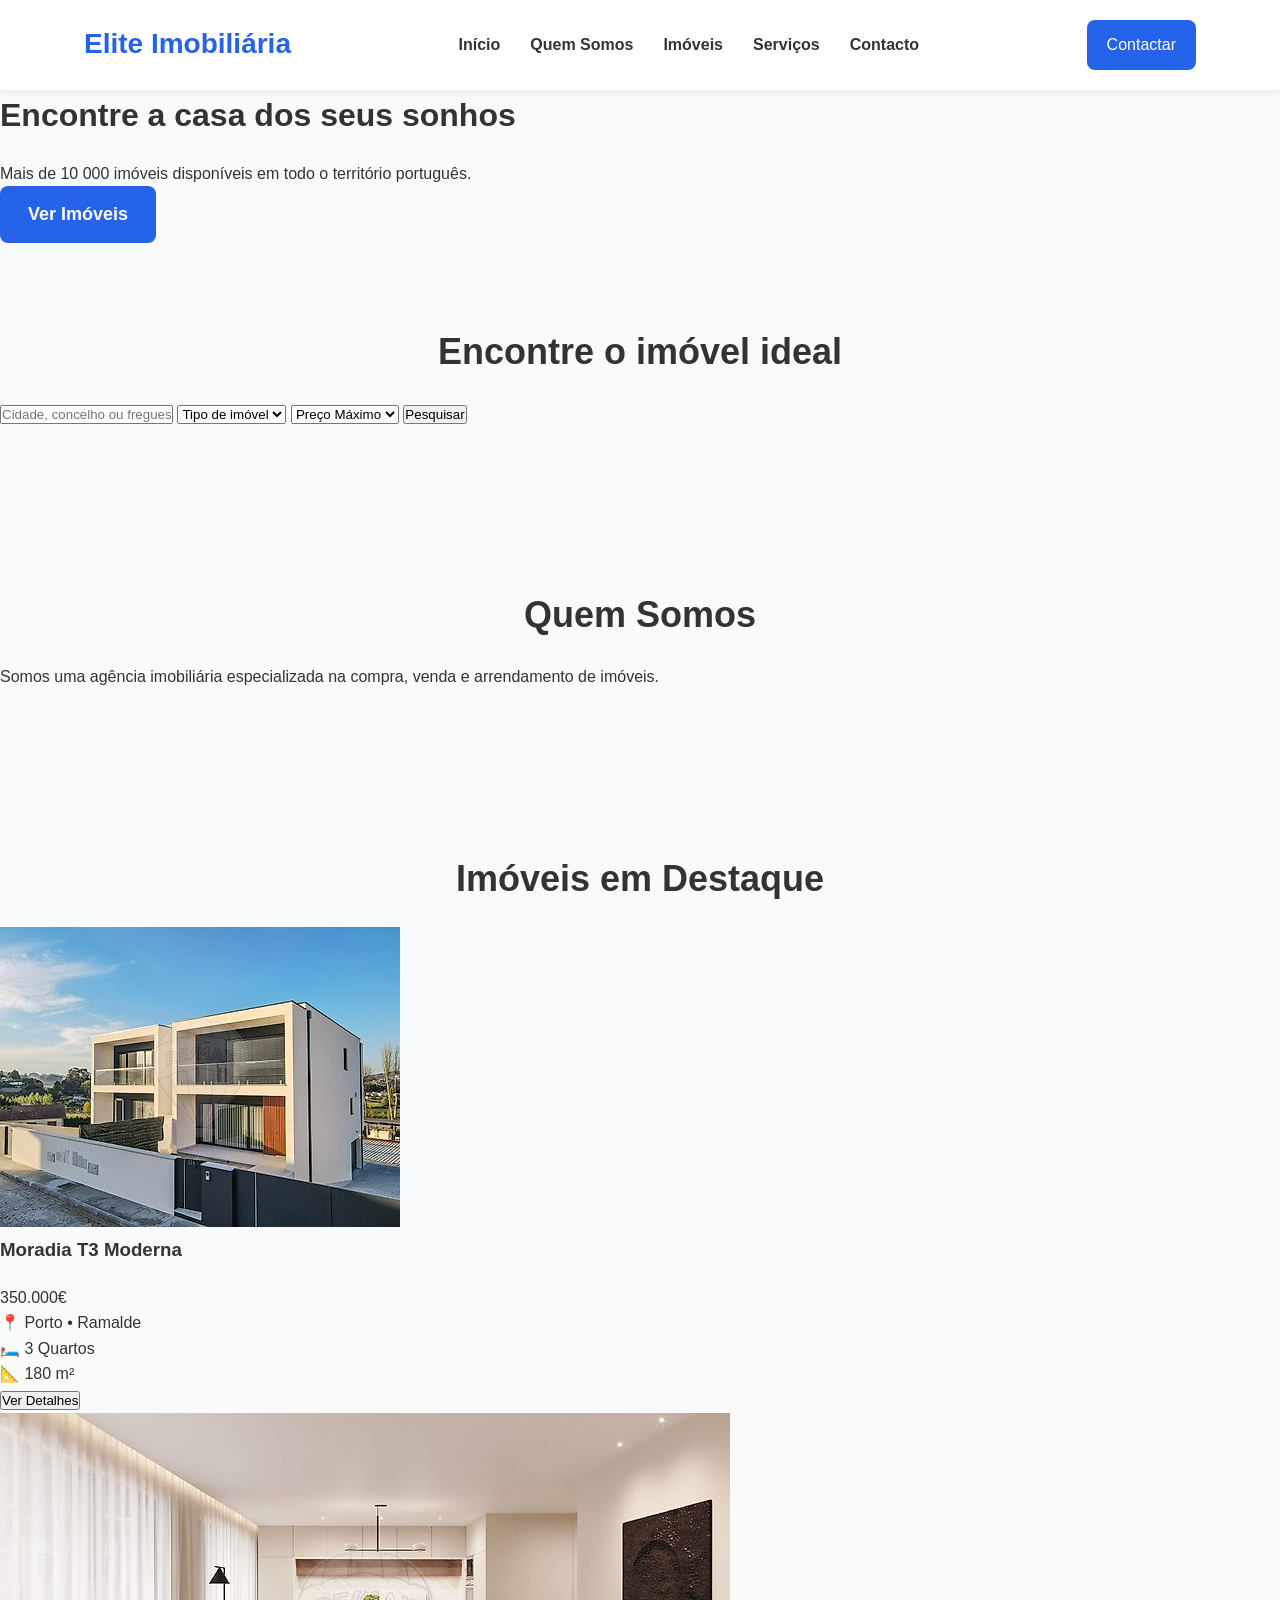
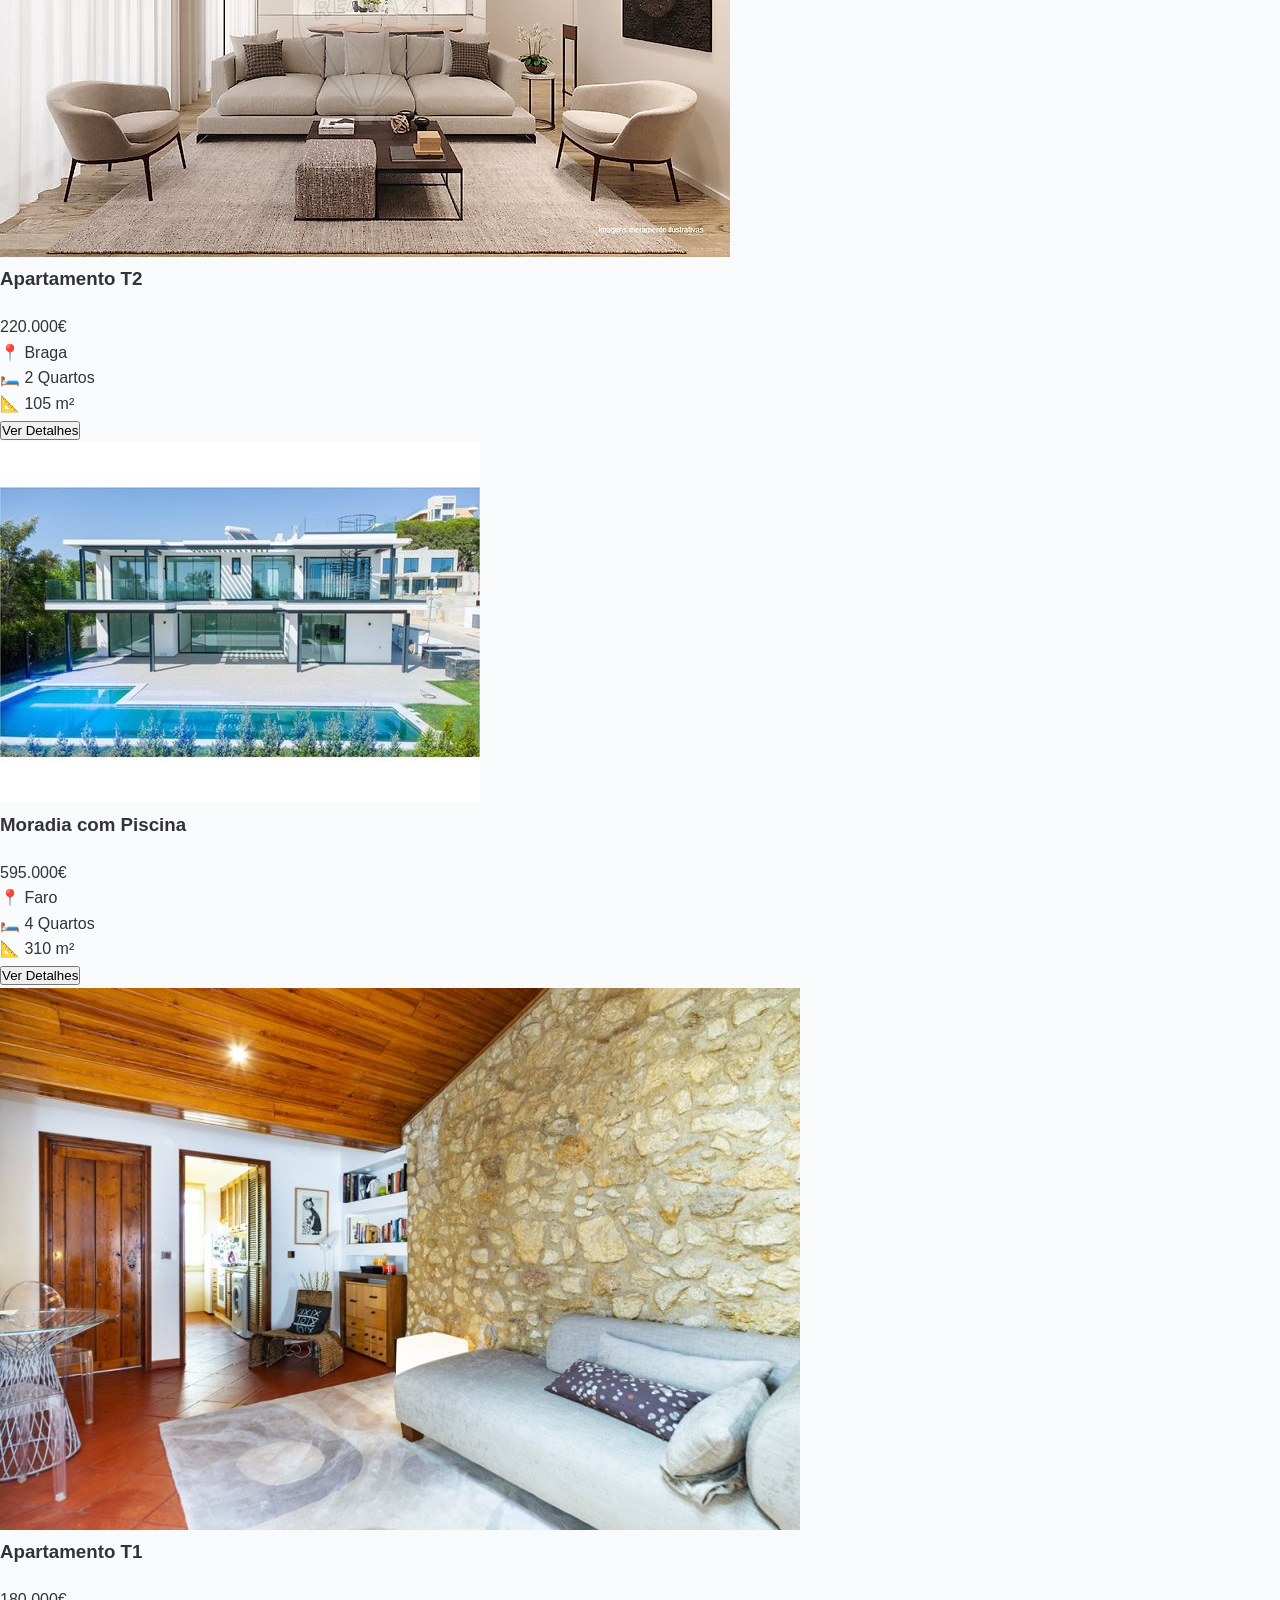
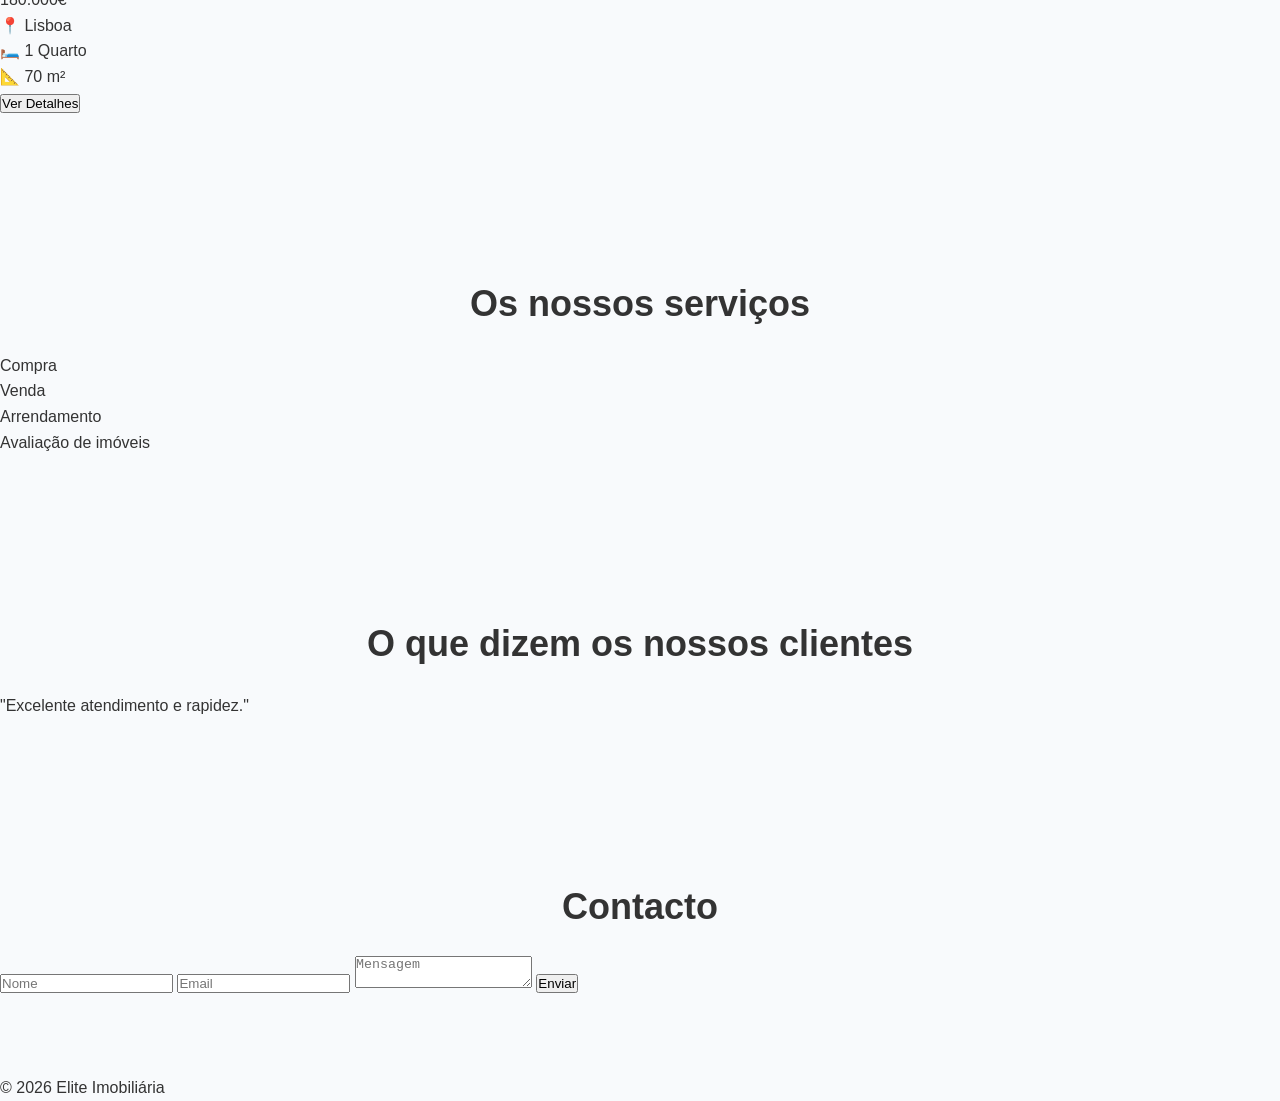
==== index.html @ 51f0b7e6 "Primeira versão" ====
<!DOCTYPE html>
<html lang="pt">

<head>
    <meta charset="UTF-8">
    <meta name="viewport" content="width=device-width, initial-scale=1.0">

    <title>Elite Imobiliária</title>

    <link rel="stylesheet" href="css/style.css">
    <link rel="stylesheet" href="css/header.css">
    <link rel="stylesheet" href="css/banner.css">
    <link rel="stylesheet" href="css/pesquisa.css">
    <link rel="stylesheet" href="css/cards.css">
    <link rel="stylesheet" href="css/footer.css">
    <link rel="stylesheet" href="css/responsive.css">
    <link rel="stylesheet" href="css/animations.css">
    <script src="scripts/script.js"></script>
</head>

<body>

    <!-- Cabeçalho -->
 <header>
    <div class="container">

        <div class="logo">
            Elite Imobiliária
        </div>

        <nav>
            <ul>
                <li><a href="#inicio">Início</a></li>
                <li><a href="#quem-somos">Quem Somos</a></li>
                <li><a href="#imoveis">Imóveis</a></li>
                <li><a href="#servicos">Serviços</a></li>
                <li><a href="#contacto">Contacto</a></li>
            </ul>
        </nav>

        <a href="#contacto" class="btn-header">Contactar</a>

    </div>
    </header>

    <!-- Banner -->
    <div class="banner-content">

        <h1>Encontre a casa dos seus sonhos</h1>

        <p>
            Mais de 10 000 imóveis disponíveis em todo o território português.
        </p>

        <a href="#imoveis" class="btn">
            Ver Imóveis
        </a>

    </div>

    <!-- Pesquisa -->
    <section class="pesquisa">

         <h2>Encontre o imóvel ideal</h2>

         <div class="caixa-pesquisa">

            <input
            type="text"
            placeholder="Cidade, concelho ou freguesia">

            <select>

                <option>Tipo de imóvel</option>

                <option>Apartamento</option>

                <option>Moradia</option>

                <option>Terreno</option>

                <option>Loja</option>

                <option>Escritório</option>

            </select>

            <select>

                <option>Preço Máximo</option>

                <option>100.000€</option>

                <option>200.000€</option>

                <option>300.000€</option>

                <option>500.000€</option>

                <option>750.000€</option>

                <option>1.000.000€+</option>

            </select>

            <button>

                Pesquisar

            </button>

        </div>

    </section>

    <!-- Quem Somos -->
    <section id="quem-somos" class="quem-somos">

        <h2>Quem Somos</h2>

        <p>
            Somos uma agência imobiliária especializada na compra,
            venda e arrendamento de imóveis.
        </p>

    </section>

   <!-- IMÓVEIS -->
    <section id="imoveis" class="imoveis">

        <h2>Imóveis em Destaque</h2>

        <div class="cards">

            <!-- CASA 1 -->

            <div class="card">

                <img src="imagens/casa1.jpg" alt="Moradia Moderna">

                <div class="info">

                    <h3>Moradia T3 Moderna</h3>

                    <p class="preco">350.000€</p>

                    <p>📍 Porto • Ramalde</p>

                    <p>🛏️ 3 Quartos</p>

                    <p>📐 180 m²</p>

                    <button>Ver Detalhes</button>
                
                </div>

            </div>

            <!-- CASA 2 -->

            <div class="card">

                <img src="imagens/casa2.jpg" alt="Apartamento">

                <div class="info">

                    <h3>Apartamento T2</h3>

                    <p class="preco">220.000€</p>

                    <p>📍 Braga</p>

                    <p>🛏️ 2 Quartos</p>

                    <p>📐 105 m²</p>

                    <button>Ver Detalhes</button>

                </div>

            </div>

            <!-- CASA 3 -->

            <div class="card">

                <img src="imagens/casa3.jpg" alt="Moradia">

                <div class="info">

                    <h3>Moradia com Piscina</h3>

                    <p class="preco">595.000€</p>

                    <p>📍 Faro</p>

                    <p>🛏️ 4 Quartos</p>

                    <p>📐 310 m²</p>

                    <button>Ver Detalhes</button>

                </div>

            </div>

            <!-- CASA 4 -->

            <div class="card">

                <img src="imagens/casa4.jpg" alt="Apartamento">

                <div class="info">

                    <h3>Apartamento T1</h3>

                    <p class="preco">180.000€</p>

                    <p>📍 Lisboa</p>

                    <p>🛏️ 1 Quarto</p>

                    <p>📐 70 m²</p>

                    <button>Ver Detalhes</button>

                </div>

            </div>

        </div>

    </section> 

    <!-- Serviços -->
    <section id="servicos" class="servicos">

        <h2>Os nossos serviços</h2>

        <ul>
            <li>Compra</li>
            <li>Venda</li>
            <li>Arrendamento</li>
            <li>Avaliação de imóveis</li>
        </ul>

    </section>

    <!-- Testemunhos -->
    <section id="testemunhos" class="testemunhos">

        <h2>O que dizem os nossos clientes</h2>

        <p>"Excelente atendimento e rapidez."</p>

    </section>

    <!-- Contacto -->
    <section class="contacto">

        <h2>Contacto</h2>

        <form>

            <input type="text" placeholder="Nome">

            <input type="email" placeholder="Email">

            <textarea placeholder="Mensagem"></textarea>

            <button>Enviar</button>

        </form>

    </section>

    <!-- Rodapé -->
    <footer>

        <p>© 2026 Elite Imobiliária</p>

    </footer>

    <script src="scripts/script.js"></script>

</body>

</html>
---- css/style.css ----
/* ==========================
   RESET
========================== */

*{
    margin:0;
    padding:0;
    box-sizing:border-box;
}

/* ==========================
   CORES
========================== */

:root{
    --azul:#2563eb;
    --azul-escuro:#1d4ed8;
    --cinza:#f8fafc;
    --texto:#333333;
    --branco:#ffffff;
}

/* ==========================
   GERAL
========================== */

body{
    font-family:Arial, Helvetica, sans-serif;
    background:var(--cinza);
    color:var(--texto);
    line-height:1.6;
}

/* ==========================
   CONTAINER
========================== */

.container{
    width:90%;
    max-width:1200px;
    margin:auto;
}

/* ==========================
   SECÇÕES
========================== */

section{
    padding:80px 0;
}

/* ==========================
   TÍTULOS
========================== */

h1,h2,h3{
    margin-bottom:20px;
}

h2{
    text-align:center;
    font-size:36px;
}

/* ==========================
   BOTÃO GERAL
========================== */

.btn{
    display:inline-block;
    background:var(--azul);
    color:white;
    text-decoration:none;
    padding:14px 28px;
    border-radius:8px;
    transition:.3s;
    font-size:18px;
    font-weight:bold;
    cursor:pointer;
}

.btn:hover{
    background:var(--azul-escuro);
}

html{
    scroll-behavior: smooth;
}
---- css/header.css ----
header{
    background:#ffffff;
    box-shadow:0 2px 10px rgba(0,0,0,.08);
    position:sticky;
    top:0;
    z-index:1000;
}

header .container{
    max-width:1200px;
    margin:auto;
    display:flex;
    justify-content:space-between;
    align-items:center;
    padding:20px;
}

.logo{
    font-size:28px;
    font-weight:bold;
    color:#2563eb;
}

nav ul{
    display:flex;
    list-style:none;
    gap:30px;
}

nav a{
    text-decoration:none;
    color:#333;
    font-weight:600;
    transition:.3s;
}

nav a:hover{
    color:#2563eb;
}

.btn-header{
    background:#2563eb;
    color:white;
    text-decoration:none;
    padding:12px 20px;
    border-radius:8px;
    transition:.3s;
}

.btn-header:hover{
    background:#1d4ed8;
}
---- css/banner.css ----
.banner{

    height:90vh;

    background:
    linear-gradient(rgba(0,0,0,.45),rgba(0,0,0,.45)),
    url("../imagens/banner.jpg") no-repeat;

    background-size:cover;

    background-position:center;

    display:flex;

    justify-content:center;

    align-items:center;

    text-align:center;

    color:white;

}
.banner-content{

    max-width:700px;

}
.banner h1{

    font-size:60px;

    margin-bottom:20px;

}
.banner p{

    font-size:22px;

    margin-bottom:30px;

}
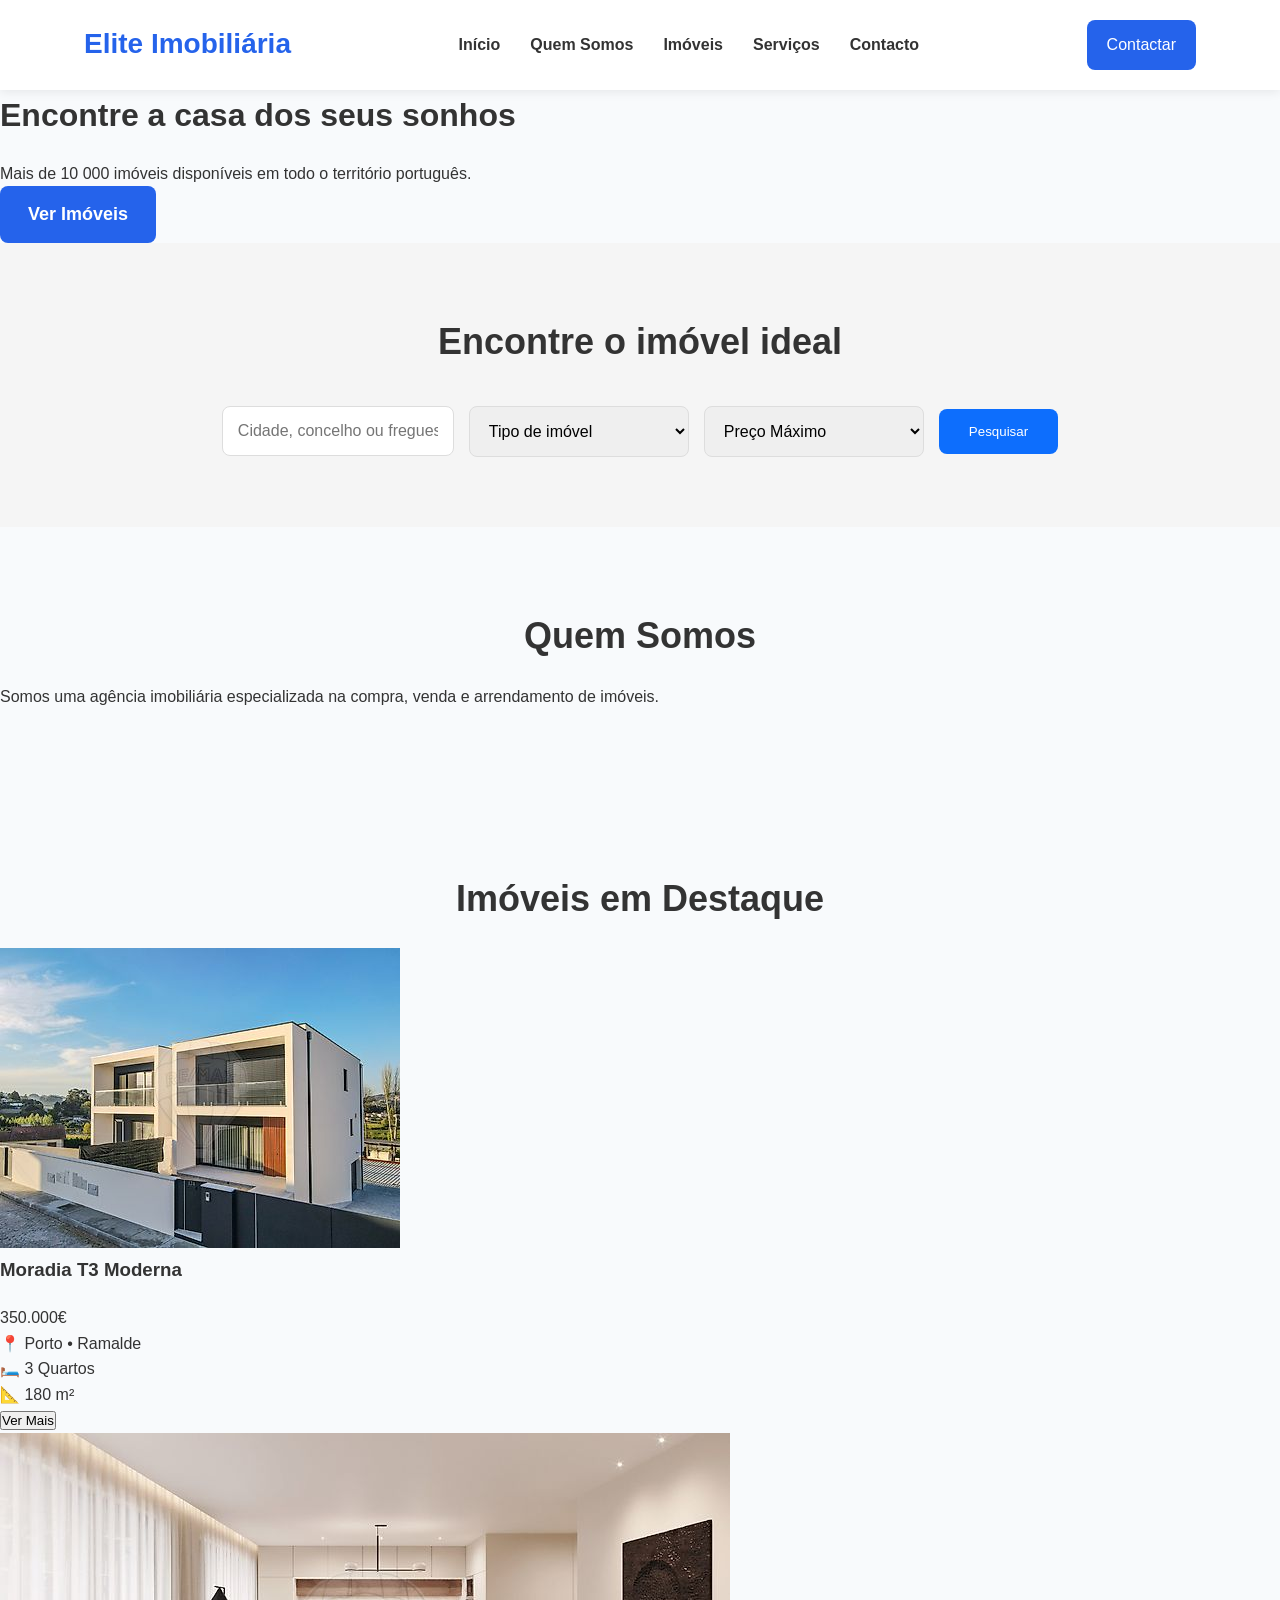
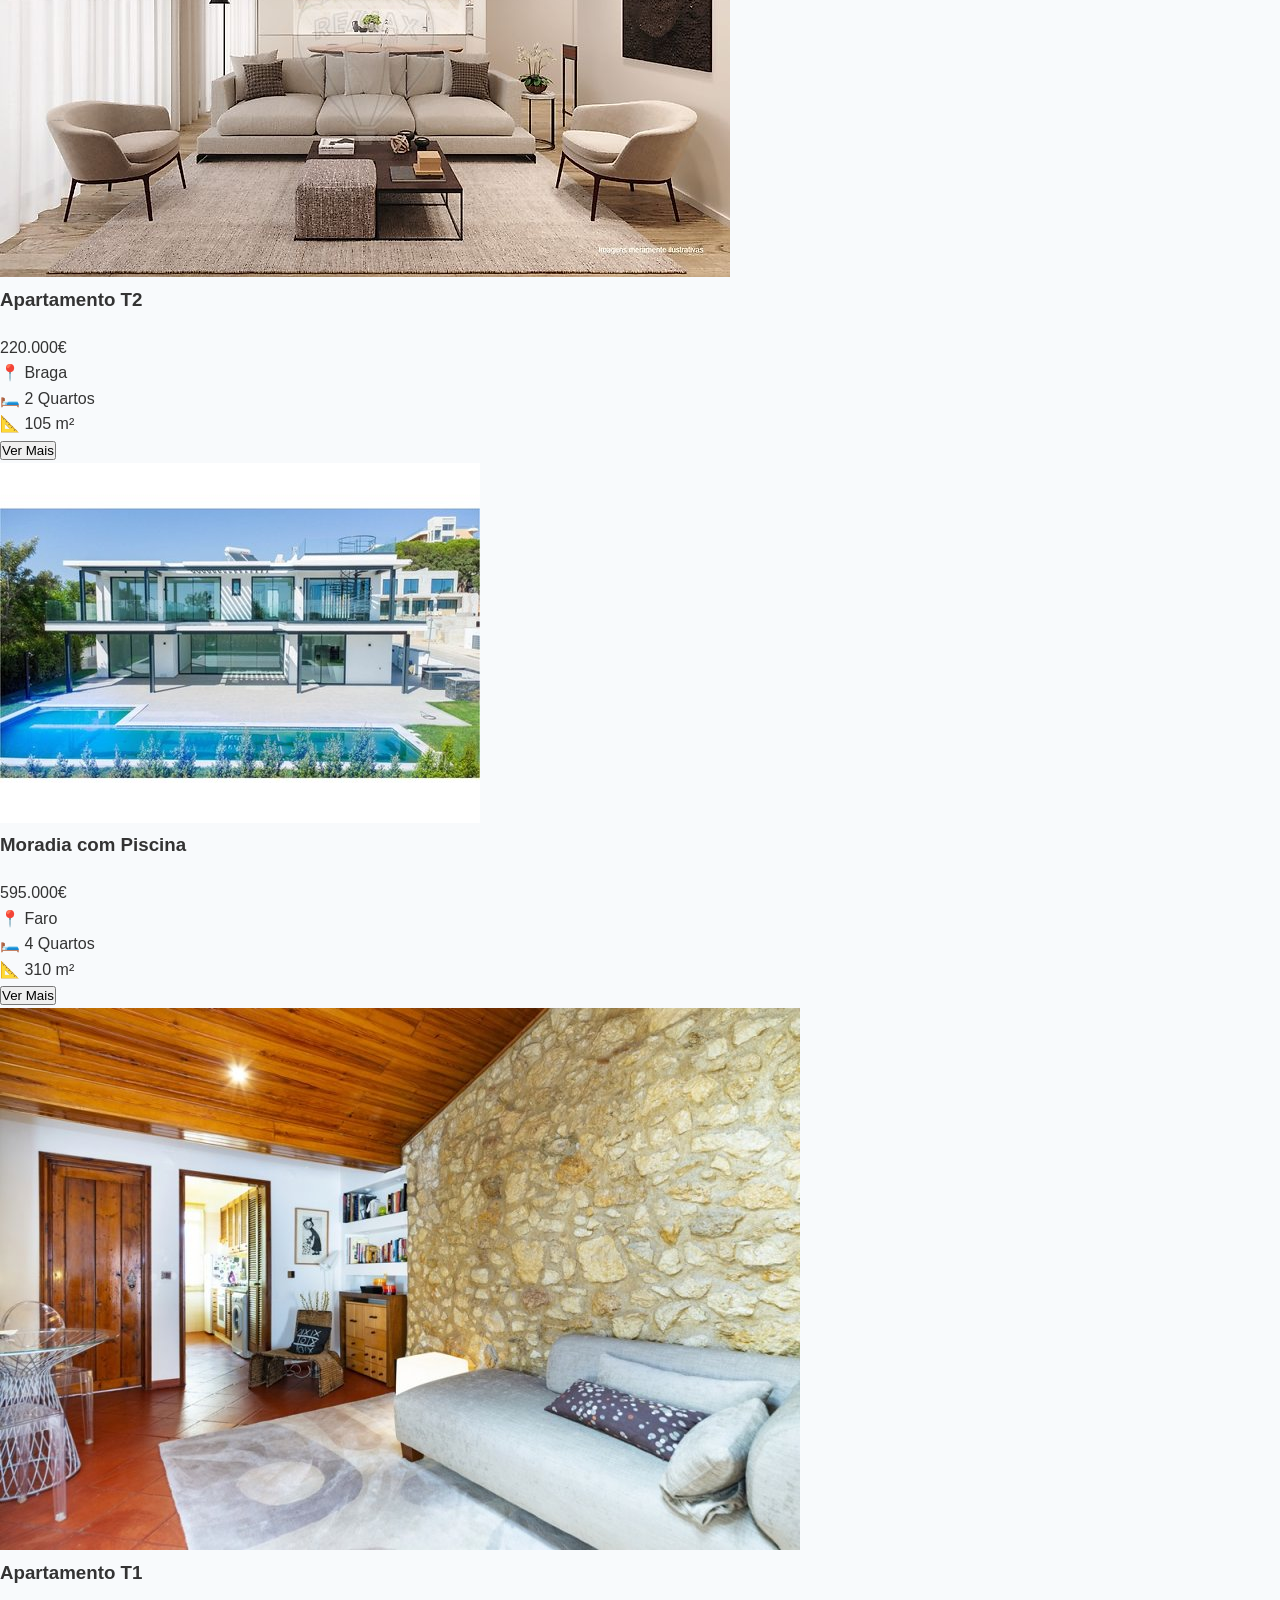
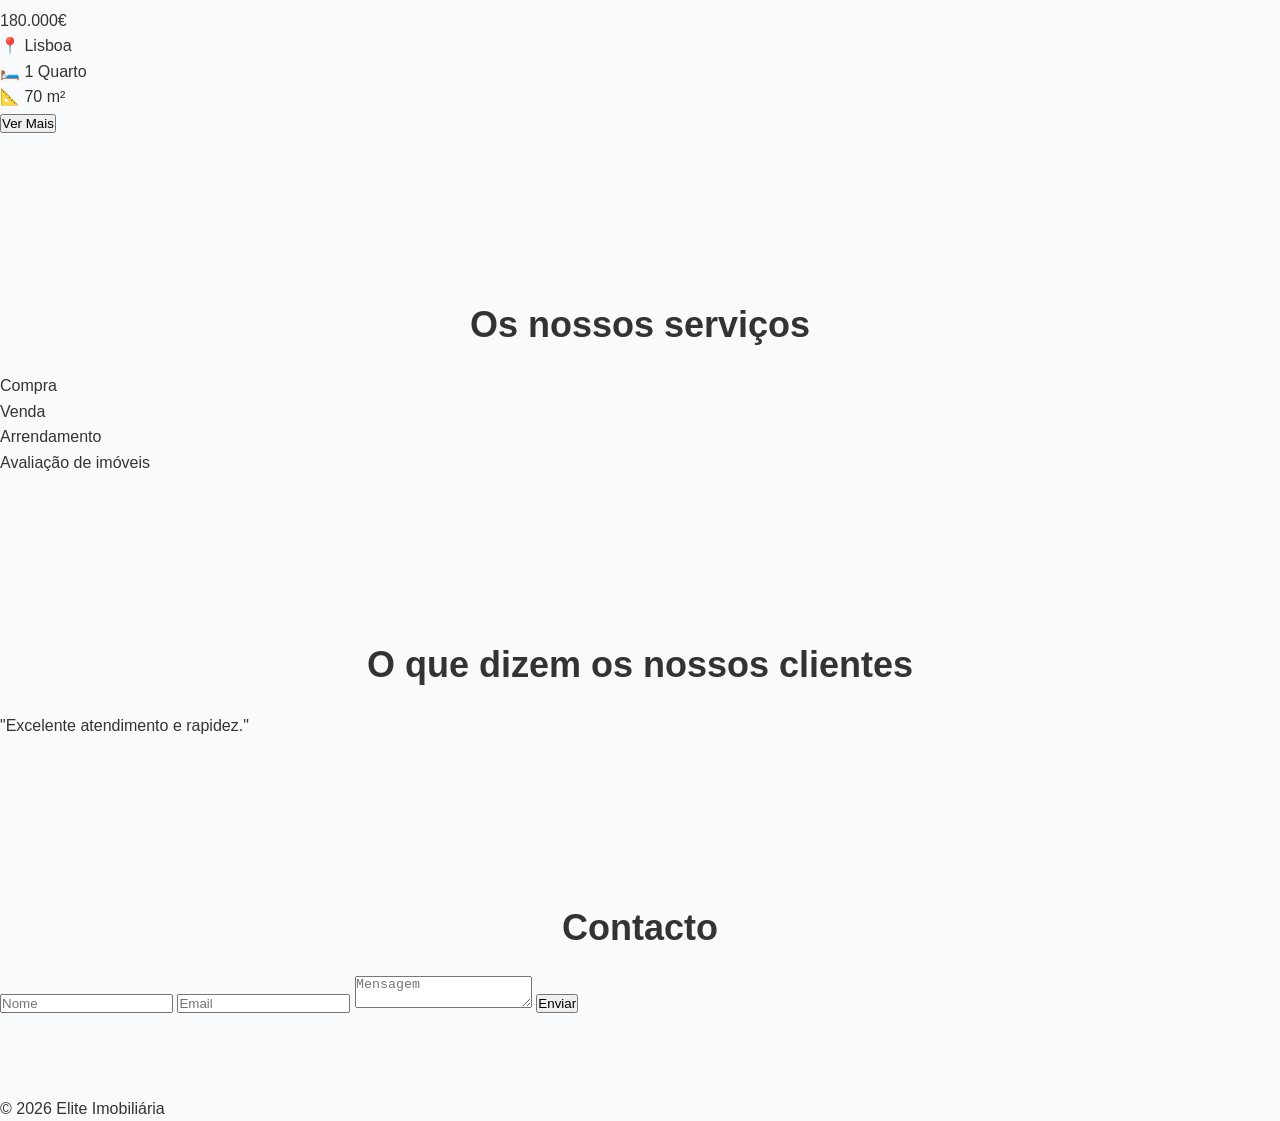
==== commit ee54c213: "Primeira versão" ====
--- a/index.html
+++ b/index.html
@@ -61,52 +61,33 @@
     <!-- Pesquisa -->
     <section class="pesquisa">
 
-         <h2>Encontre o imóvel ideal</h2>
-
-         <div class="caixa-pesquisa">
+        <h2>Encontre o imóvel ideal</h2>
+
+        <div class="caixa-pesquisa">
 
             <input
-            type="text"
-            placeholder="Cidade, concelho ou freguesia">
-
-            <select>
-
+                type="text"
+                id="cidade"
+                placeholder="Cidade, concelho ou freguesia">
+
+            <select id="tipo-imovel">
                 <option>Tipo de imóvel</option>
-
                 <option>Apartamento</option>
-
                 <option>Moradia</option>
-
                 <option>Terreno</option>
-
                 <option>Loja</option>
-
-                <option>Escritório</option>
-
             </select>
 
-            <select>
-
+            <select id="preco-maximo">
                 <option>Preço Máximo</option>
-
-                <option>100.000€</option>
-
-                <option>200.000€</option>
-
-                <option>300.000€</option>
-
-                <option>500.000€</option>
-
-                <option>750.000€</option>
-
-                <option>1.000.000€+</option>
-
+                <option>100.000 €</option>
+                <option>250.000 €</option>
+                <option>500.000 €</option>
+                <option>1.000.000 €</option>
             </select>
 
-            <button>
-
+            <button id="btnPesquisar">
                 Pesquisar
-
             </button>
 
         </div>
@@ -134,7 +115,7 @@
 
             <!-- CASA 1 -->
 
-            <div class="card">
+            <div class="card" data-cidade="Porto">
 
                 <img src="imagens/casa1.jpg" alt="Moradia Moderna">
 
@@ -150,7 +131,9 @@
 
                     <p>📐 180 m²</p>
 
-                    <button>Ver Detalhes</button>
+                    <a href="imoveis/moradia-porto.html">
+                        <button>Ver Mais</button>
+                    </a>
                 
                 </div>
 
@@ -158,7 +141,7 @@
 
             <!-- CASA 2 -->
 
-            <div class="card">
+            <div class="card" data-cidade="Braga">
 
                 <img src="imagens/casa2.jpg" alt="Apartamento">
 
@@ -174,7 +157,9 @@
 
                     <p>📐 105 m²</p>
 
-                    <button>Ver Detalhes</button>
+                    <a href="imoveis/apartamento-braga.html">
+                        <button>Ver Mais</button>
+                    </a>
 
                 </div>
 
@@ -182,7 +167,7 @@
 
             <!-- CASA 3 -->
 
-            <div class="card">
+            <div class="card" data-cidade="Faro">
 
                 <img src="imagens/casa3.jpg" alt="Moradia">
 
@@ -198,7 +183,9 @@
 
                     <p>📐 310 m²</p>
 
-                    <button>Ver Detalhes</button>
+                    <a href="imoveis/moradia-faro.html">
+                        <button>Ver Mais</button>
+                    </a>
 
                 </div>
 
@@ -206,7 +193,7 @@
 
             <!-- CASA 4 -->
 
-            <div class="card">
+            <div class="card" data-cidade="Lisboa">
 
                 <img src="imagens/casa4.jpg" alt="Apartamento">
 
@@ -222,7 +209,9 @@
 
                     <p>📐 70 m²</p>
 
-                    <button>Ver Detalhes</button>
+                    <a href="imoveis/apartamento-lisboa.html">
+                        <button>Ver Mais</button>
+                    </a>
 
                 </div>
 
--- a/css/pesquisa.css
+++ b/css/pesquisa.css
@@ -0,0 +1,57 @@
+.pesquisa{
+    background:#f5f5f5;
+    padding:70px 20px;
+    text-align:center;
+}
+
+.pesquisa h2{
+    font-size:36px;
+    margin-bottom:35px;
+}
+
+.caixa-pesquisa{
+    max-width:1100px;
+    margin:auto;
+
+    display:flex;
+    justify-content:center;
+    align-items:center;
+    gap:15px;
+
+    flex-wrap:wrap;
+}
+
+.caixa-pesquisa input,
+.caixa-pesquisa select{
+
+    padding:15px;
+    border:1px solid #ddd;
+    border-radius:8px;
+
+    font-size:16px;
+
+    min-width:220px;
+}
+
+.caixa-pesquisa button{
+
+    background:#0d6efd;
+
+    color:white;
+
+    border:none;
+
+    padding:15px 30px;
+
+    border-radius:8px;
+
+    cursor:pointer;
+
+    transition:.3s;
+}
+
+.caixa-pesquisa button:hover{
+
+    background:#084298;
+
+}
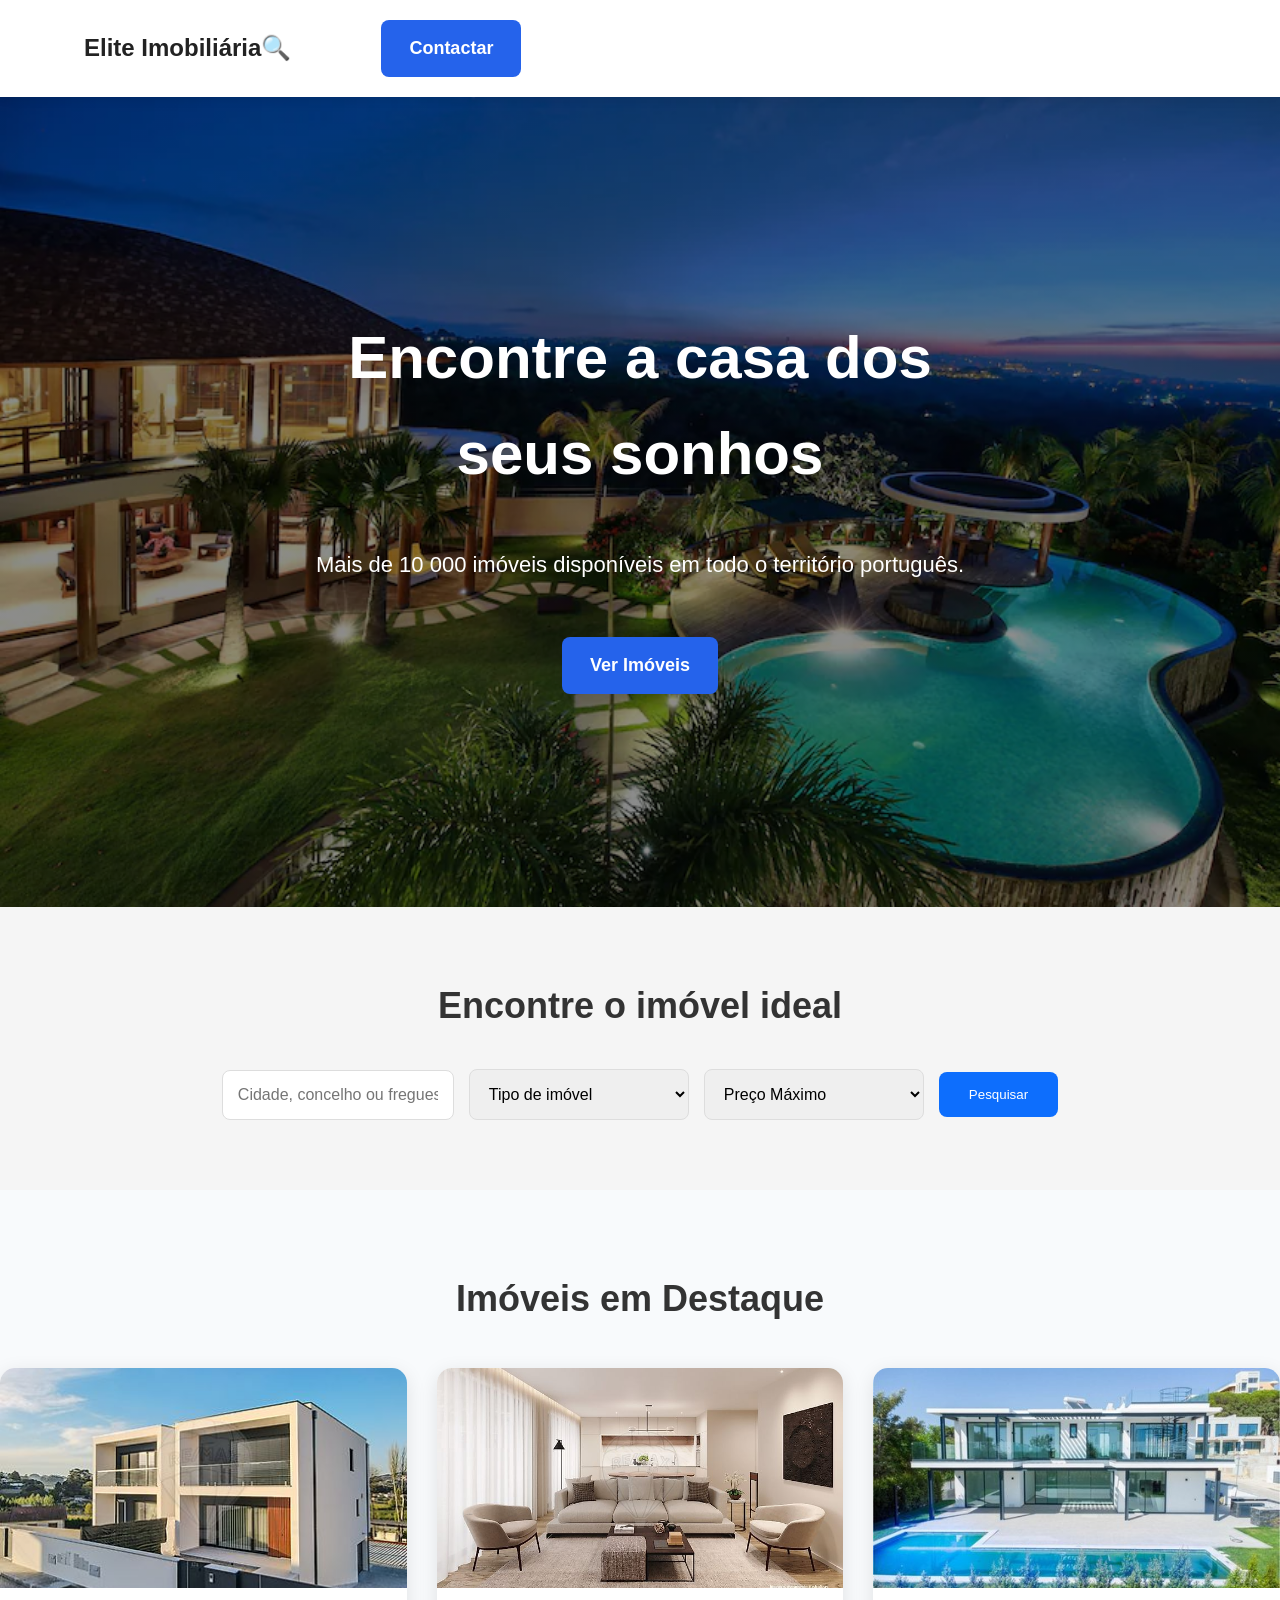
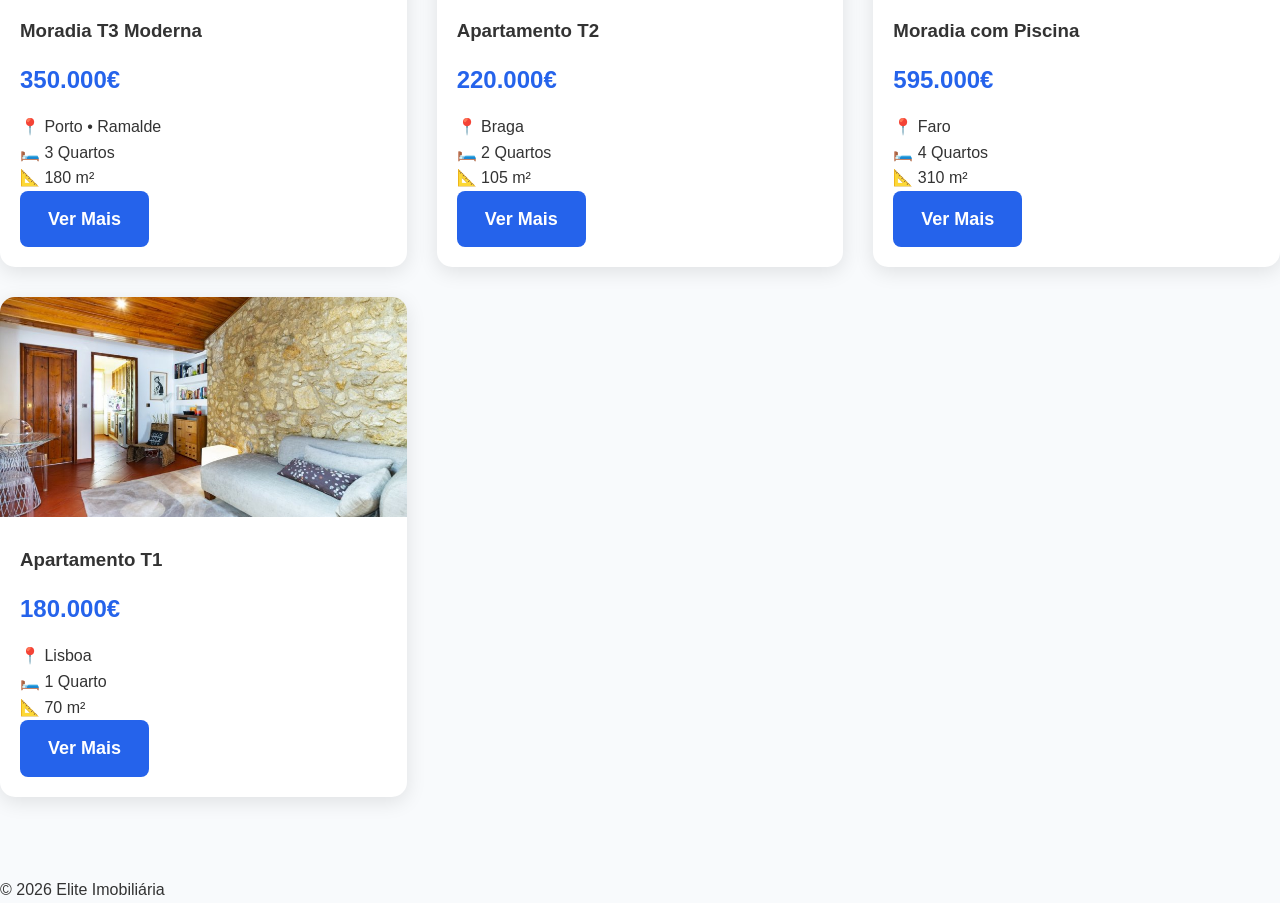
==== commit 173a0540: "Segunda versão" ====
--- a/index.html
+++ b/index.html
@@ -15,51 +15,60 @@
     <link rel="stylesheet" href="css/footer.css">
     <link rel="stylesheet" href="css/responsive.css">
     <link rel="stylesheet" href="css/animations.css">
-    <script src="scripts/script.js"></script>
 </head>
 
 <body>
 
     <!-- Cabeçalho -->
- <header>
-    <div class="container">
-
-        <div class="logo">
-            Elite Imobiliária
-        </div>
-
-        <nav>
-            <ul>
-                <li><a href="#inicio">Início</a></li>
-                <li><a href="#quem-somos">Quem Somos</a></li>
-                <li><a href="#imoveis">Imóveis</a></li>
-                <li><a href="#servicos">Serviços</a></li>
-                <li><a href="#contacto">Contacto</a></li>
-            </ul>
-        </nav>
-
-        <a href="#contacto" class="btn-header">Contactar</a>
-
-    </div>
+    <header>
+
+        <div class="container">
+
+            <nav>
+
+                <a href="index.html" class="logo">
+                    Elite Imobiliária
+                </a>
+
+                <div class="menu-direita">
+
+                    <button class="btn-pesquisa">
+                        🔍
+                    </button>
+
+                    <a href="contacto.html" class="btn btn-contacto">
+                        Contactar
+                    </a>
+
+                </div>
+
+            </nav>
+
+        </div>
+
     </header>
 
     <!-- Banner -->
-    <div class="banner-content">
-
-        <h1>Encontre a casa dos seus sonhos</h1>
-
-        <p>
-            Mais de 10 000 imóveis disponíveis em todo o território português.
-        </p>
-
-        <a href="#imoveis" class="btn">
-            Ver Imóveis
-        </a>
-
-    </div>
+    <section id="inicio" class="banner">
+
+        <div class="banner-content">
+
+            <h1>Encontre a casa dos seus sonhos</h1>
+
+            <p>
+                Mais de 10 000 imóveis disponíveis em todo o território português.
+            </p>
+
+            <a href="#imoveis" class="btn">
+                Ver Imóveis
+            </a>
+
+        </div>
+
+    </section>
 
     <!-- Pesquisa -->
-    <section class="pesquisa">
+    <section id="pesquisa-imoveis" class="pesquisa">
 
         <h2>Encontre o imóvel ideal</h2>
 
@@ -67,7 +76,7 @@
 
             <input
                 type="text"
-                id="cidade"
+                id="pesquisa"
                 placeholder="Cidade, concelho ou freguesia">
 
             <select id="tipo-imovel">
@@ -86,7 +95,7 @@
                 <option>1.000.000 €</option>
             </select>
 
-            <button id="btnPesquisar">
+            <button id="pesquisar">
                 Pesquisar
             </button>
 
@@ -94,17 +103,32 @@
 
     </section>
 
-    <!-- Quem Somos -->
+    <!--
     <section id="quem-somos" class="quem-somos">
 
-        <h2>Quem Somos</h2>
-
-        <p>
-            Somos uma agência imobiliária especializada na compra,
-            venda e arrendamento de imóveis.
-        </p>
-
-    </section>
+        <div class="container">
+
+            <h2>Quem Somos</h2>
+
+            <p>
+                A Elite Imobiliária é uma agência especializada na compra,
+                venda e arrendamento de imóveis em todo o território português.
+            </p>
+
+            <p>
+                Trabalhamos com moradias, apartamentos, terrenos e imóveis
+                comerciais, oferecendo um acompanhamento personalizado a cada cliente.
+            </p>
+
+            <p>
+                O nosso objetivo é ajudar cada pessoa a encontrar o imóvel ideal
+                de forma simples, rápida e segura.
+            </p>
+
+        </div>
+
+    </section>
+    -->
 
    <!-- IMÓVEIS -->
     <section id="imoveis" class="imoveis">
@@ -119,7 +143,7 @@
 
                 <img src="imagens/casa1.jpg" alt="Moradia Moderna">
 
-                <div class="info">
+                <div class="card-info">
 
                     <h3>Moradia T3 Moderna</h3>
 
@@ -131,8 +155,8 @@
 
                     <p>📐 180 m²</p>
 
-                    <a href="imoveis/moradia-porto.html">
-                        <button>Ver Mais</button>
+                    <a href="imoveis/moradia-porto.html" class="btn">
+                        Ver Mais
                     </a>
                 
                 </div>
@@ -145,7 +169,7 @@
 
                 <img src="imagens/casa2.jpg" alt="Apartamento">
 
-                <div class="info">
+                <div class="card-info">
 
                     <h3>Apartamento T2</h3>
 
@@ -157,8 +181,8 @@
 
                     <p>📐 105 m²</p>
 
-                    <a href="imoveis/apartamento-braga.html">
-                        <button>Ver Mais</button>
+                    <a href="imoveis/apartamento-braga.html" class="btn">
+                        Ver Mais
                     </a>
 
                 </div>
@@ -171,7 +195,7 @@
 
                 <img src="imagens/casa3.jpg" alt="Moradia">
 
-                <div class="info">
+                <div class="card-info">
 
                     <h3>Moradia com Piscina</h3>
 
@@ -183,8 +207,8 @@
 
                     <p>📐 310 m²</p>
 
-                    <a href="imoveis/moradia-faro.html">
-                        <button>Ver Mais</button>
+                    <a href="imoveis/moradia-faro.html" class="btn">
+                        Ver Mais
                     </a>
 
                 </div>
@@ -197,7 +221,7 @@
 
                 <img src="imagens/casa4.jpg" alt="Apartamento">
 
-                <div class="info">
+                <div class="card-info">
 
                     <h3>Apartamento T1</h3>
 
@@ -209,8 +233,8 @@
 
                     <p>📐 70 m²</p>
 
-                    <a href="imoveis/apartamento-lisboa.html">
-                        <button>Ver Mais</button>
+                    <a href="imoveis/apartamento-lisboa.html" class="btn">
+                        Ver Mais
                     </a>
 
                 </div>
@@ -221,7 +245,7 @@
 
     </section> 
 
-    <!-- Serviços -->
+    <!--
     <section id="servicos" class="servicos">
 
         <h2>Os nossos serviços</h2>
@@ -234,8 +258,9 @@
         </ul>
 
     </section>
-
-    <!-- Testemunhos -->
+    -->
+
+    <!-- 
     <section id="testemunhos" class="testemunhos">
 
         <h2>O que dizem os nossos clientes</h2>
@@ -243,9 +268,10 @@
         <p>"Excelente atendimento e rapidez."</p>
 
     </section>
-
-    <!-- Contacto -->
-    <section class="contacto">
+    -->
+
+    <!--
+    <section id="contacto" class="contacto">
 
         <h2>Contacto</h2>
 
@@ -257,21 +283,24 @@
 
             <textarea placeholder="Mensagem"></textarea>
 
-            <button>Enviar</button>
+            <a href="#contacto" class="btn">
+                Contactar
+            </a>
 
         </form>
 
     </section>
+    -->
 
     <!-- Rodapé -->
-    <footer>
-
-        <p>© 2026 Elite Imobiliária</p>
-
-    </footer>
-
-    <script src="scripts/script.js"></script>
-
-</body>
+        <footer>
+
+            <p>© 2026 Elite Imobiliária</p>
+
+        </footer>
+
+        <script src="scripts/script.js"></script>
+
+    </body>
 
 </html>
--- a/css/style.css
+++ b/css/style.css
@@ -85,4 +85,36 @@
 
 html{
     scroll-behavior: smooth;
+}
+
+/* Quem Somos */
+
+.quem-somos{
+
+    padding:80px 20px;
+    text-align:center;
+
+}
+
+.quem-somos .container{
+
+    max-width:900px;
+    margin:auto;
+
+}
+
+.quem-somos h2{
+
+    margin-bottom:30px;
+    font-size:42px;
+
+}
+
+.quem-somos p{
+
+    margin-bottom:20px;
+    line-height:1.8;
+    font-size:18px;
+    color:#555;
+
 }
--- a/css/header.css
+++ b/css/header.css
@@ -49,4 +49,51 @@
 
 .btn-header:hover{
     background:#1d4ed8;
+}
+.logo{
+
+    text-decoration:none;
+    font-size:30px;
+    font-weight:bold;
+    color:#222;
+
+}
+
+.menu-direita{
+
+    display:flex;
+    align-items:center;
+    gap: 20px;
+
+}
+
+.btn-pesquisa{
+
+    background:none;
+    border:none;
+    font-size:24px;
+    cursor:pointer;
+
+}
+header nav{
+    display: flex;
+    justify-content: space-between;
+    align-items: center;
+}
+.menu-direita{
+    display: flex;
+    align-items: center;
+    gap: 20px;
+}
+.logo{
+    text-decoration: none;
+    color: #222;
+    font-size: 24px;
+    font-weight: bold;
+}
+.logo:hover{
+    color: #222;
+}
+.btn-contacto{
+    margin-left: 70px;
 }
--- a/css/banner.css
+++ b/css/banner.css
@@ -4,19 +4,14 @@
 
     background:
     linear-gradient(rgba(0,0,0,.45),rgba(0,0,0,.45)),
-    url("../imagens/banner.jpg") no-repeat;
+    url("../imagens/banner.jpg");
 
     background-size:cover;
-
     background-position:center;
 
     display:flex;
-
     justify-content:center;
-
     align-items:center;
-
-    text-align:center;
 
     color:white;
 
@@ -24,6 +19,12 @@
 .banner-content{
 
     max-width:700px;
+    text-align:center;
+
+    display:flex;
+    flex-direction:column;
+    align-items:center;
+    gap:25px;
 
 }
 .banner h1{
--- a/css/cards.css
+++ b/css/cards.css
@@ -0,0 +1,66 @@
+.cards{
+    display:grid;
+    grid-template-columns:repeat(auto-fit,minmax(300px,1fr));
+    gap:30px;
+    margin-top:40px;
+}
+
+.card{
+
+    background:white;
+
+    border-radius:15px;
+
+    overflow:hidden;
+
+    box-shadow:0 5px 20px rgba(0,0,0,.1);
+
+    transition:.3s;
+
+}
+
+.card:hover{
+
+    transform:translateY(-10px);
+
+}
+
+.card img{
+
+    width:100%;
+
+    height:220px;
+
+    object-fit:cover;
+
+}
+
+.card-info{
+
+    padding:20px;
+
+}
+
+.card-info h3{
+
+    margin-bottom:10px;
+
+}
+
+.preco{
+
+    color:#2563eb;
+
+    font-size:24px;
+
+    font-weight:bold;
+
+    margin:15px 0;
+
+}
+
+.localizacao{
+
+    color:#777;
+
+}
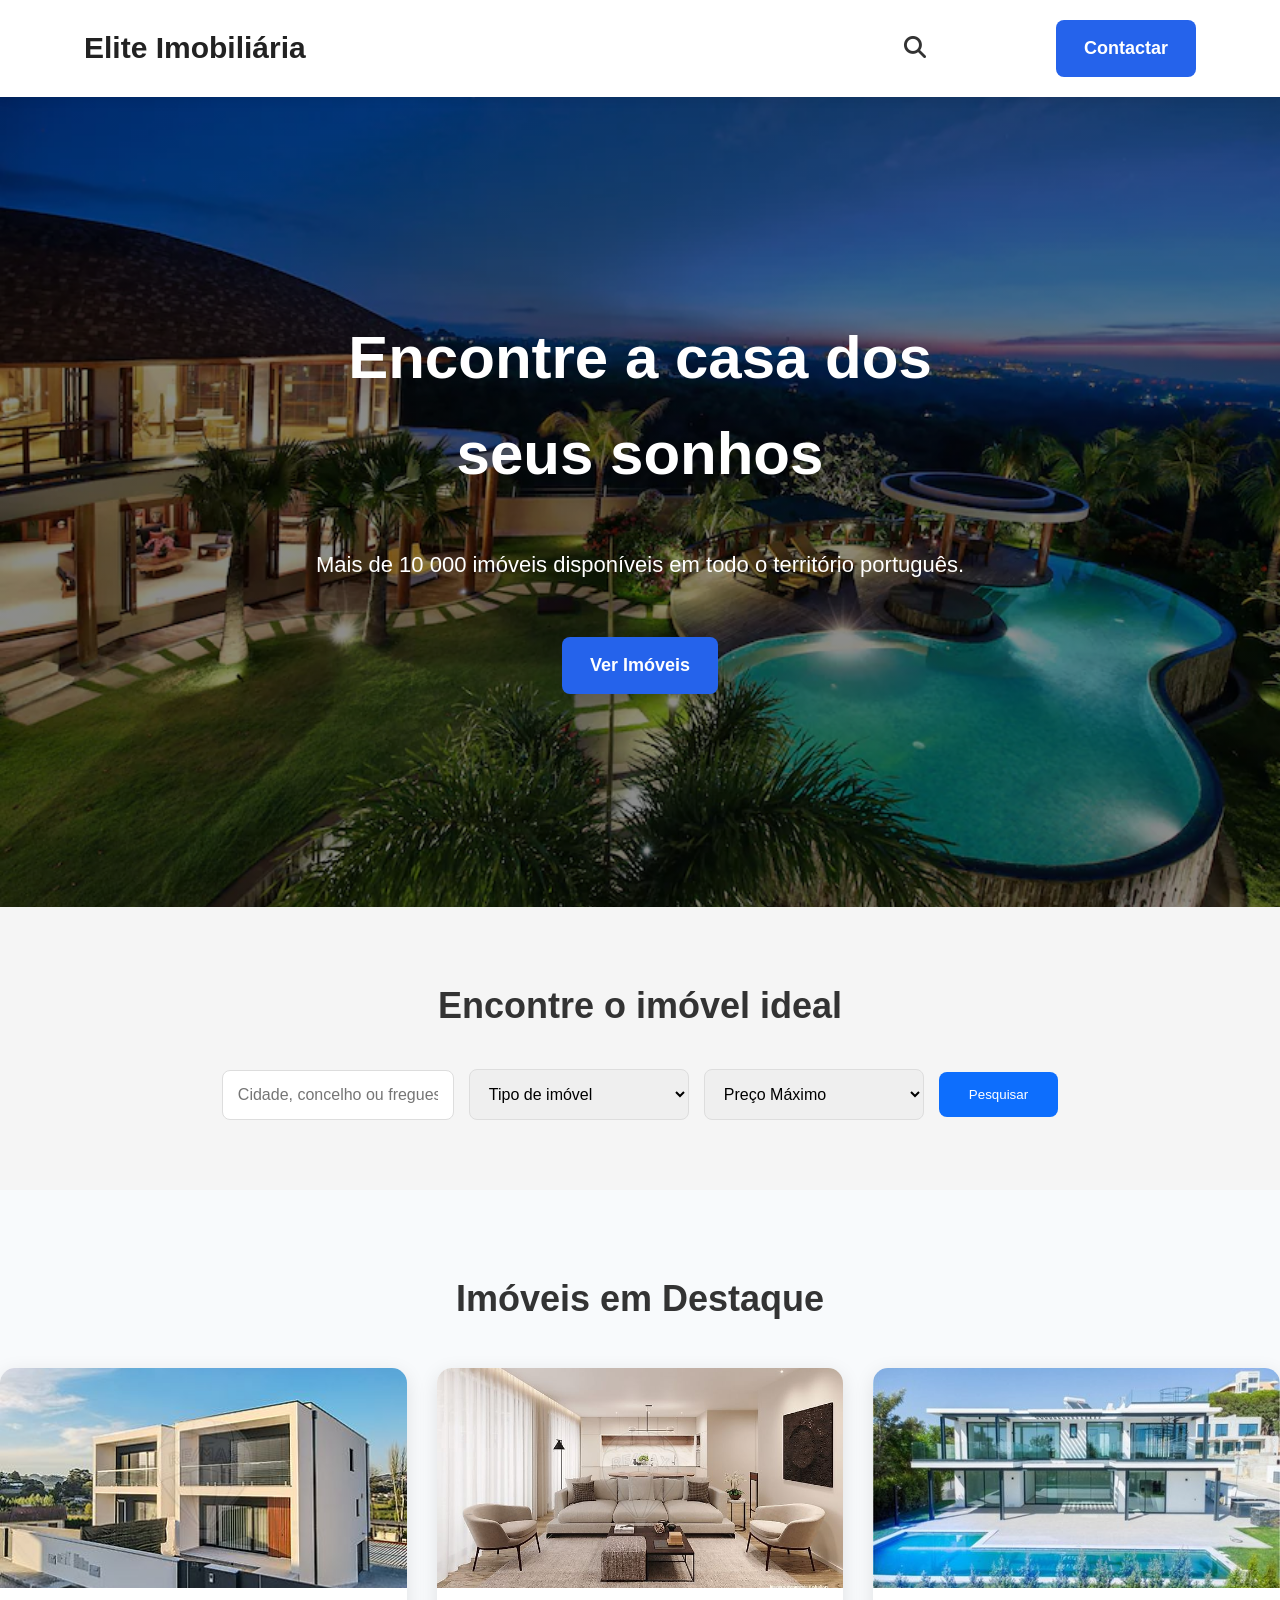
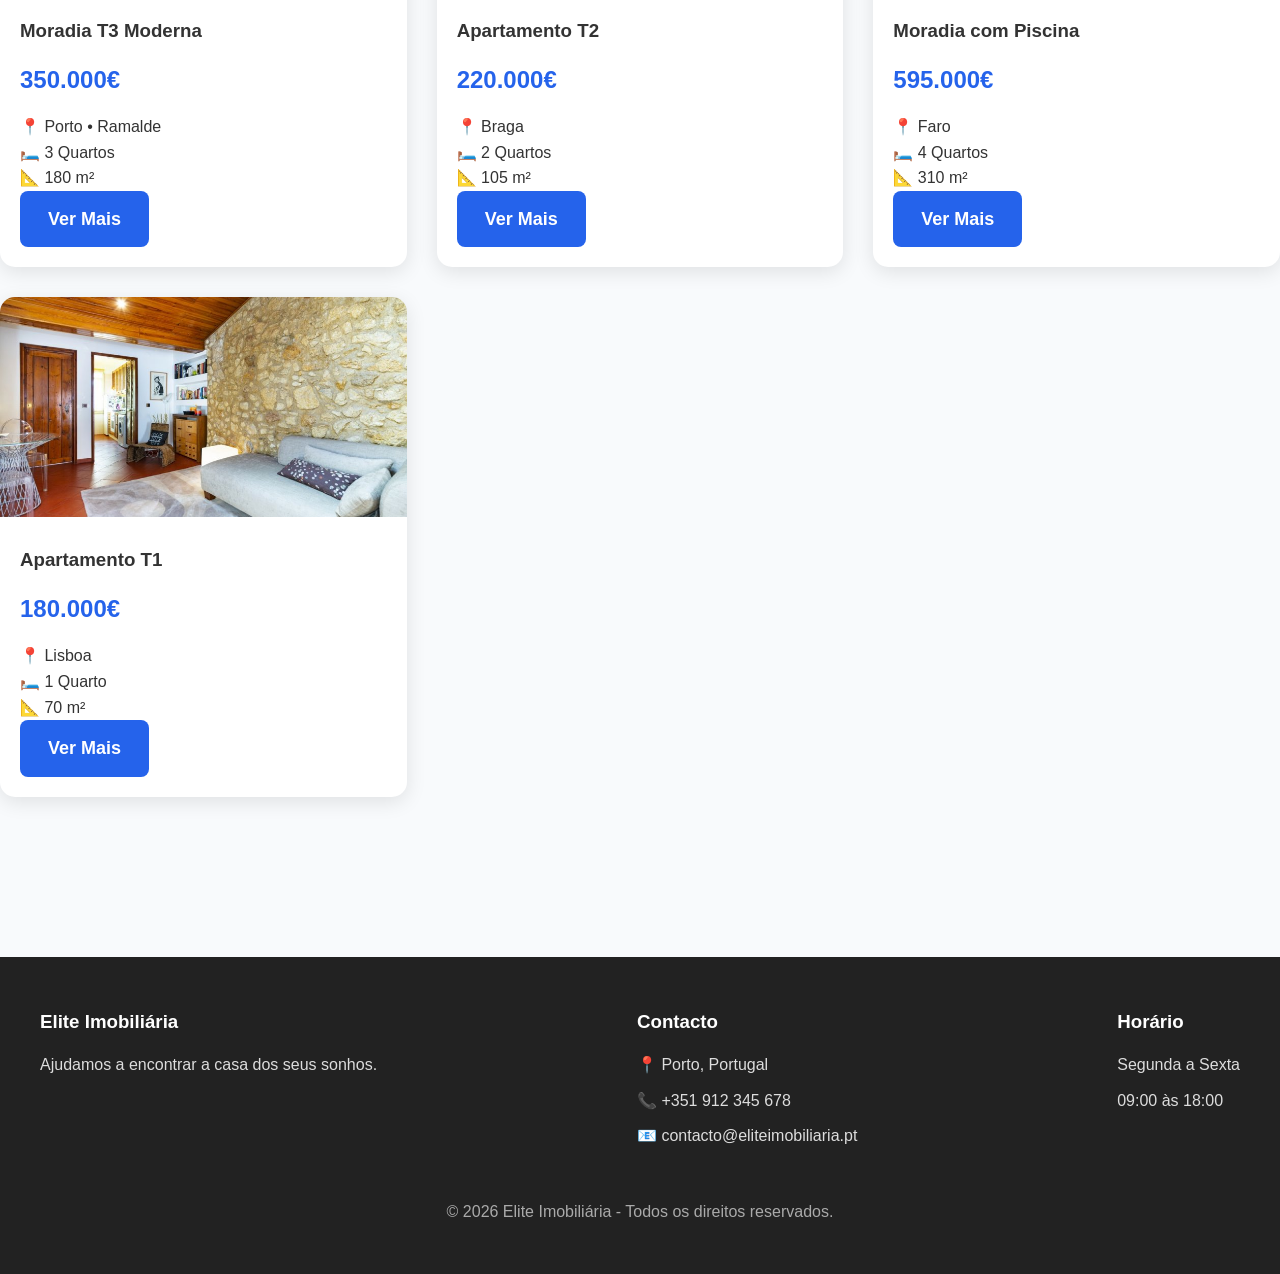
==== commit 8c17e6f2: "Terceira versão" ====
--- a/index.html
+++ b/index.html
@@ -15,6 +15,8 @@
     <link rel="stylesheet" href="css/footer.css">
     <link rel="stylesheet" href="css/responsive.css">
     <link rel="stylesheet" href="css/animations.css">
+
+    <link rel="stylesheet" href="https://cdnjs.cloudflare.com/ajax/libs/font-awesome/6.5.2/css/all.min.css">
 </head>
 
 <body>
@@ -32,9 +34,14 @@
 
                 <div class="menu-direita">
 
-                    <button class="btn-pesquisa">
-                        🔍
+                    <button class="btn-pesquisa" id="abrirPesquisa">
+                        <i class="fas fa-search"></i>
                     </button>
+
+                    <input
+                        type="text"
+                        id="caixaPesquisa"
+                        placeholder="Pesquisar imóveis...">
 
                     <a href="contacto.html" class="btn btn-contacto">
                         Contactar
@@ -295,7 +302,43 @@
     <!-- Rodapé -->
         <footer>
 
-            <p>© 2026 Elite Imobiliária</p>
+            <div class="footer-container">
+
+                <div>
+
+                    <h3>Elite Imobiliária</h3>
+
+                    <p>Ajudamos a encontrar a casa dos seus sonhos.</p>
+
+                </div>
+
+                <div>
+
+                    <h3>Contacto</h3>
+
+                    <p>📍 Porto, Portugal</p>
+
+                    <p>📞 +351 912 345 678</p>
+
+                    <p>📧 contacto@eliteimobiliaria.pt</p>
+
+                </div>
+
+                <div>
+
+                    <h3>Horário</h3>
+
+                    <p>Segunda a Sexta</p>
+
+                    <p>09:00 às 18:00</p>
+
+                </div>
+
+            </div>
+
+            <p class="copyright">
+                © 2026 Elite Imobiliária - Todos os direitos reservados.
+            </p>
 
         </footer>
 
--- a/css/header.css
+++ b/css/header.css
@@ -9,91 +9,62 @@
 header .container{
     max-width:1200px;
     margin:auto;
+    padding:20px;
+}
+
+header nav{
     display:flex;
     justify-content:space-between;
     align-items:center;
-    padding:20px;
 }
 
 .logo{
-    font-size:28px;
+    text-decoration:none;
+    color:#222;
+    font-size:30px;
     font-weight:bold;
-    color:#2563eb;
 }
 
-nav ul{
-    display:flex;
-    list-style:none;
-    gap:30px;
-}
-
-nav a{
-    text-decoration:none;
-    color:#333;
-    font-weight:600;
-    transition:.3s;
-}
-
-nav a:hover{
-    color:#2563eb;
-}
-
-.btn-header{
-    background:#2563eb;
-    color:white;
-    text-decoration:none;
-    padding:12px 20px;
-    border-radius:8px;
-    transition:.3s;
-}
-
-.btn-header:hover{
-    background:#1d4ed8;
-}
-.logo{
-
-    text-decoration:none;
-    font-size:30px;
-    font-weight:bold;
+.logo:hover{
     color:#222;
-
 }
 
 .menu-direita{
-
     display:flex;
     align-items:center;
-    gap: 20px;
-
+    gap:20px;
 }
 
 .btn-pesquisa{
-
     background:none;
     border:none;
-    font-size:24px;
+    font-size:22px;
     cursor:pointer;
+    color:#333;
+    padding: 8px;
+    border-radius:50%;
+    transition:background .3s;
+}
 
+.btn-pesquisa:hover{
+    background:#f1f1f1;
 }
-header nav{
-    display: flex;
-    justify-content: space-between;
-    align-items: center;
+
+.btn-contacto{
+    margin-left:80px;
 }
-.menu-direita{
-    display: flex;
-    align-items: center;
-    gap: 20px;
-}
-.logo{
-    text-decoration: none;
-    color: #222;
-    font-size: 24px;
-    font-weight: bold;
-}
-.logo:hover{
-    color: #222;
-}
-.btn-contacto{
-    margin-left: 70px;
+
+#caixaPesquisa{
+
+    width:0;
+    opacity:0;
+    overflow:hidden;
+
+    padding:10px 0;
+
+    border:1px solid #ccc;
+    border-radius:8px;
+
+    transition:all .3s ease;
+
 }
--- a/css/footer.css
+++ b/css/footer.css
@@ -0,0 +1,42 @@
+footer{
+
+    background:#222;
+    color:white;
+    margin-top:80px;
+    padding:50px 20px;
+
+}
+
+.footer-container{
+
+    max-width:1200px;
+    margin:auto;
+
+    display:flex;
+    justify-content:space-between;
+    gap:40px;
+    flex-wrap:wrap;
+
+}
+
+.footer-container h3{
+
+    margin-bottom:15px;
+
+}
+
+.footer-container p{
+
+    color:#ddd;
+    margin-bottom:10px;
+    text-align:left;
+
+}
+
+.copyright{
+
+    text-align:center;
+    margin-top:40px;
+    color:#aaa;
+
+}
